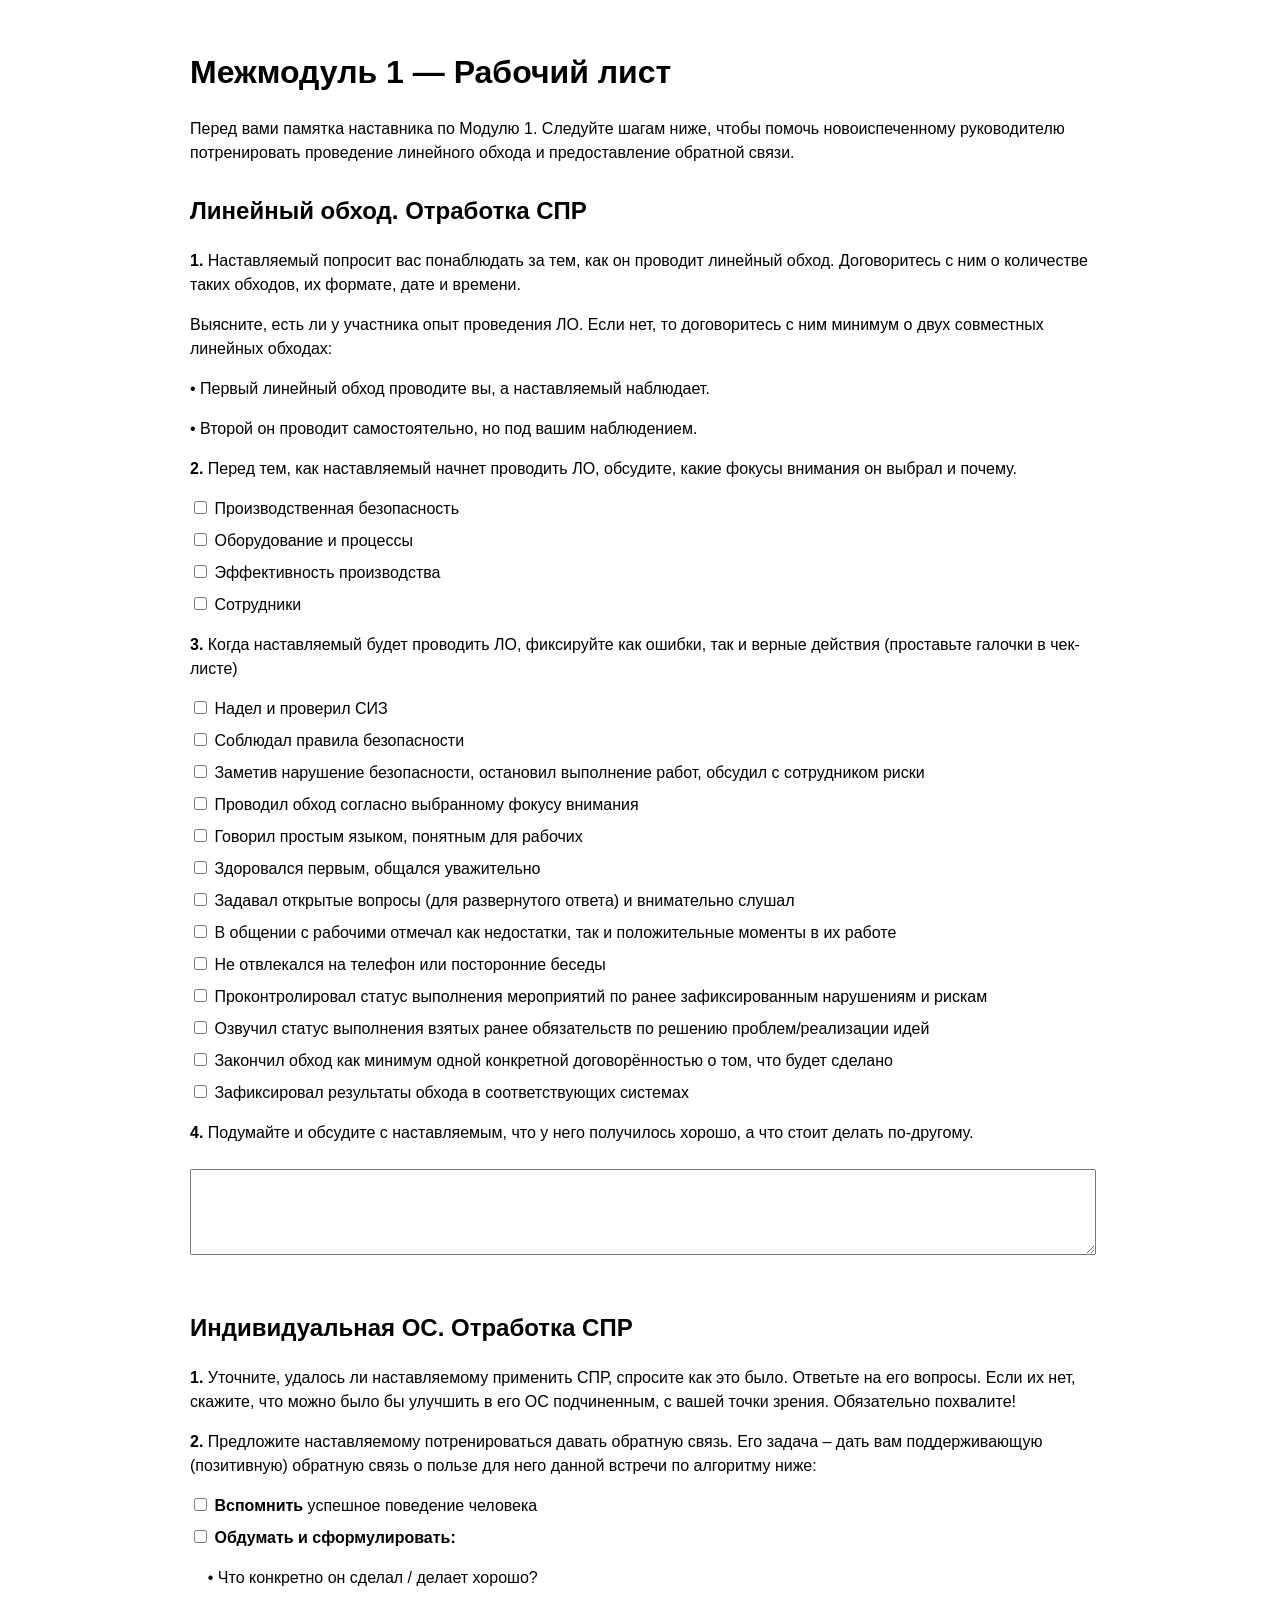
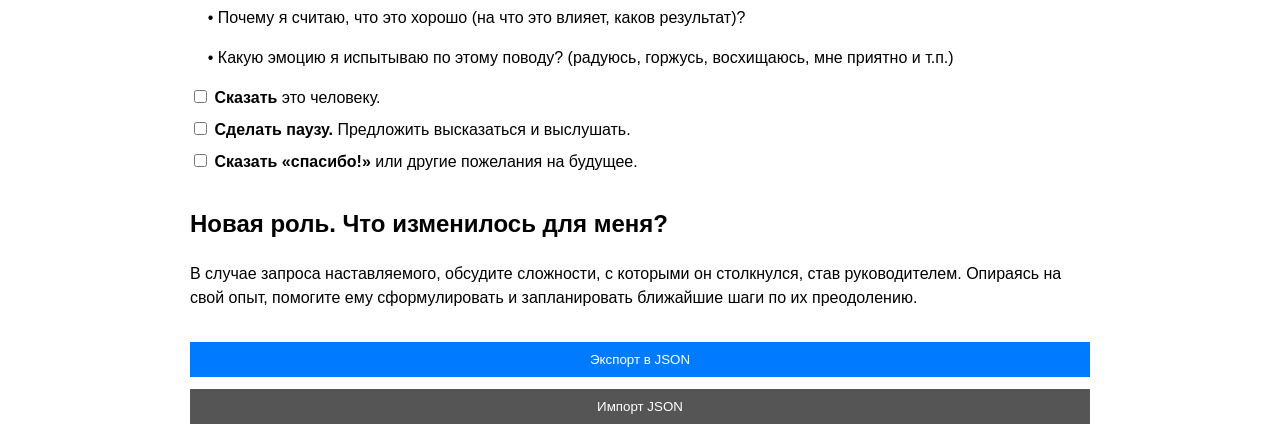
==== mentor.html @ 98afce7a "Добавлены HTML и CSS файлы для страниц участника и наставника, реализованы функции экспорта и импорт" ====
<!DOCTYPE html>
<html lang="ru">
<head>
<meta charset="UTF-8">
<meta name="viewport" content="width=device-width, initial-scale=1">
<title>Межмодуль 1 — Рабочий лист</title>
<link rel="stylesheet" href="css/styles.css">
</head>
<body>

<h1>Межмодуль 1 — Рабочий лист</h1>

<div class="section">

<p> Перед вами памятка наставника по Модулю 1.
Следуйте шагам ниже, чтобы помочь новоиспеченному руководителю потренировать проведение линейного обхода и предоставление обратной связи.</p>
  
<h2>Линейный обход. Отработка СПР</h2>

<p><b>1.</b> Наставляемый попросит вас понаблюдать за тем, как он проводит линейный обход. Договоритесь с ним о количестве таких обходов, их формате, дате и времени.</p>

<div class="warning">
<p> Выясните, есть ли у участника опыт проведения ЛО.
Если нет, то договоритесь с ним минимум о двух совместных линейных обходах:</p>
<p>• Первый линейный обход проводите вы, а наставляемый наблюдает.</p> 
<p>• Второй он проводит самостоятельно, но под вашим наблюдением.</p> 
</p>

</div>

<p><b>2.</b> Перед тем, как наставляемый начнет проводить ЛО, обсудите, какие фокусы внимания он выбрал и почему.</p>

<label><input type="checkbox" id="focus_safety"> Производственная безопасность</label>
<label><input type="checkbox" id="focus_equipment"> Оборудование и процессы</label>
<label><input type="checkbox" id="focus_efficiency"> Эффективность производства</label>
<label><input type="checkbox" id="focus_people"> Сотрудники</label>

<p><b>3.</b> Когда наставляемый будет проводить ЛО, фиксируйте как ошибки, так и верные действия (проставьте галочки в чек-листе)</p>

<label><input type="checkbox" id="lo1"> Надел и проверил СИЗ</label>
<label><input type="checkbox" id="lo2"> Соблюдал правила безопасности</label>
<label><input type="checkbox" id="lo3"> Заметив нарушение безопасности, остановил выполнение работ, обсудил с сотрудником риски</label>
<label><input type="checkbox" id="lo4"> Проводил обход согласно выбранному фокусу внимания</label>
<label><input type="checkbox" id="lo5"> Говорил простым языком, понятным для рабочих</label>
<label><input type="checkbox" id="lo6"> Здоровался первым, общался уважительно</label>
<label><input type="checkbox" id="lo7"> Задавал открытые вопросы (для развернутого ответа) и внимательно слушал</label>
<label><input type="checkbox" id="lo8"> В общении с рабочими отмечал как недостатки, так и положительные моменты в их работе</label>
<label><input type="checkbox" id="lo9"> Не отвлекался на телефон или посторонние беседы</label>
<label><input type="checkbox" id="lo10"> Проконтролировал статус выполнения мероприятий по ранее зафиксированным нарушениям и рискам</label>
<label><input type="checkbox" id="lo11"> Озвучил статус выполнения взятых ранее обязательств по решению проблем/реализации идей</label>
<label><input type="checkbox" id="lo12"> Закончил обход как минимум одной конкретной договорённостью о том, что будет сделано</label>
<label><input type="checkbox" id="lo13"> Зафиксировал результаты обхода в соответствующих системах</label>

<p><b>4.</b> Подумайте и обсудите с наставляемым, что у него получилось хорошо, а что стоит делать по-другому.</p>
<textarea id="lo_reflection"></textarea>
</div>

<div class="section">
<h2>Индивидуальная ОС. Отработка СПР</h2>

<p><b>1.</b> Уточните, удалось ли наставляемому применить СПР, спросите как это было. Ответьте на его вопросы. Если их нет, скажите, что можно было бы улучшить в его ОС подчиненным, с вашей точки зрения. Обязательно похвалите!</p>

<p><b>2.</b> Предложите наставляемому потренироваться давать обратную связь. Его задача – дать вам поддерживающую (позитивную) обратную связь о пользе для него данной встречи по алгоритму ниже:</p>

<label><input type="checkbox" id="pos1">
<b>Вспомнить</b> успешное поведение человека
</label>

<label><input type="checkbox" id="pos2">
<b>Обдумать и сформулировать:</b>
<p>&nbsp;&nbsp;&nbsp;&nbsp;• Что конкретно он сделал / делает хорошо?</p>
<p>&nbsp;&nbsp;&nbsp;&nbsp;• Почему я считаю, что это хорошо  (на что это влияет, каков результат)?</p>
<p>&nbsp;&nbsp;&nbsp;&nbsp;• Какую эмоцию я испытываю по этому поводу? (радуюсь, горжусь, восхищаюсь, мне приятно и т.п.)</p>
</label>

<label><input type="checkbox" id="pos3"> 
<b>Сказать</b> это человеку.
</label>

<label><input type="checkbox" id="pos4"> 
<b>Сделать паузу.</b> Предложить высказаться и выслушать.
</label>

<label><input type="checkbox" id="pos5"> 
<b>Сказать «спасибо!»</b> или другие пожелания на будущее.
</label>

</div>

<div class="section">
<h2>Новая роль. Что изменилось для меня?</h2>

<p> В случае запроса наставляемого, обсудите сложности, с которыми он столкнулся, став руководителем. Опираясь на свой опыт, помогите ему сформулировать и запланировать ближайшие шаги по их преодолению.
</p>

</div>

<script src="js/storage.js"></script>
<script src="js/export.js"></script>

<script>
initAutoSave("mezmodule_mentor_v1");
</script>

<div class="actions">
<button onclick="exportJSON('mezmodule_mentor_v1','mentor_data')">
Экспорт в JSON
</button>

<button class="secondary" onclick="importJSON('mezmodule_mentor_v1')">
Импорт JSON
</button>

</div>


</body>
</html>
---- css/styles.css ----
body {
  font-family: Arial, sans-serif;
  padding: 20px;
  line-height: 1.5;
  max-width: 900px;
  margin: auto;
}

h1, h2 {
  margin-top: 28px;
}

textarea {
  width: 100%;
  min-height: 80px;
  margin: 8px 0 16px 0;
}

input[type="datetime-local"] {
  width: 100%;
  padding: 6px;
  margin: 8px 0 16px 0;
}

label {
  display: block;
  margin-bottom: 8px;
}

.section {
  margin-bottom: 32px;
}

button, .btn {
  padding: 10px;body {
  font-family: Arial, sans-serif;
  padding: 20px;
  line-height: 1.5;
  max-width: 900px;
  margin: auto;
  background: #f8f9fa;
}

h1, h2 {
  margin-top: 28px;
}

textarea {
  width: 100%;
  min-height: 80px;
  margin: 8px 0 16px 0;
  padding: 8px;
  box-sizing: border-box;
}

input[type="datetime-local"] {
  width: 100%;
  padding: 8px;
  margin: 8px 0 16px 0;
  box-sizing: border-box;
}

label {
  display: block;
  margin-bottom: 8px;
  cursor: pointer;
}

.section {
  margin-bottom: 32px;
  padding: 16px;
  background: white;
  border-radius: 6px;
  box-shadow: 0 2px 6px rgba(0,0,0,0.05);
}

.note {
  font-size: 14px;
  color: #555;
}

.warning {
  background-color: #ffcc80;
  padding: 15px;
  border-radius: 6px;
  color: black;
  margin: 12px 0;
}

button, .btn {
  padding: 10px;
  width: 100%;
  margin-top: 12px;
  display: block;
  text-align: center;
  background: #007bff;
  color: white;
  text-decoration: none;
  border: none;
  cursor: pointer;
  border-radius: 4px;
}

button.secondary {
  background: #555;
}

.actions {
  margin-top: 24px;
}

  width: 100%;
  margin-top: 12px;
  display: block;
  text-align: center;
  background: #007bff;
  color: white;
  text-decoration: none;
  border: none;
  cursor: pointer;
}

button.secondary {
  background: #555;
}
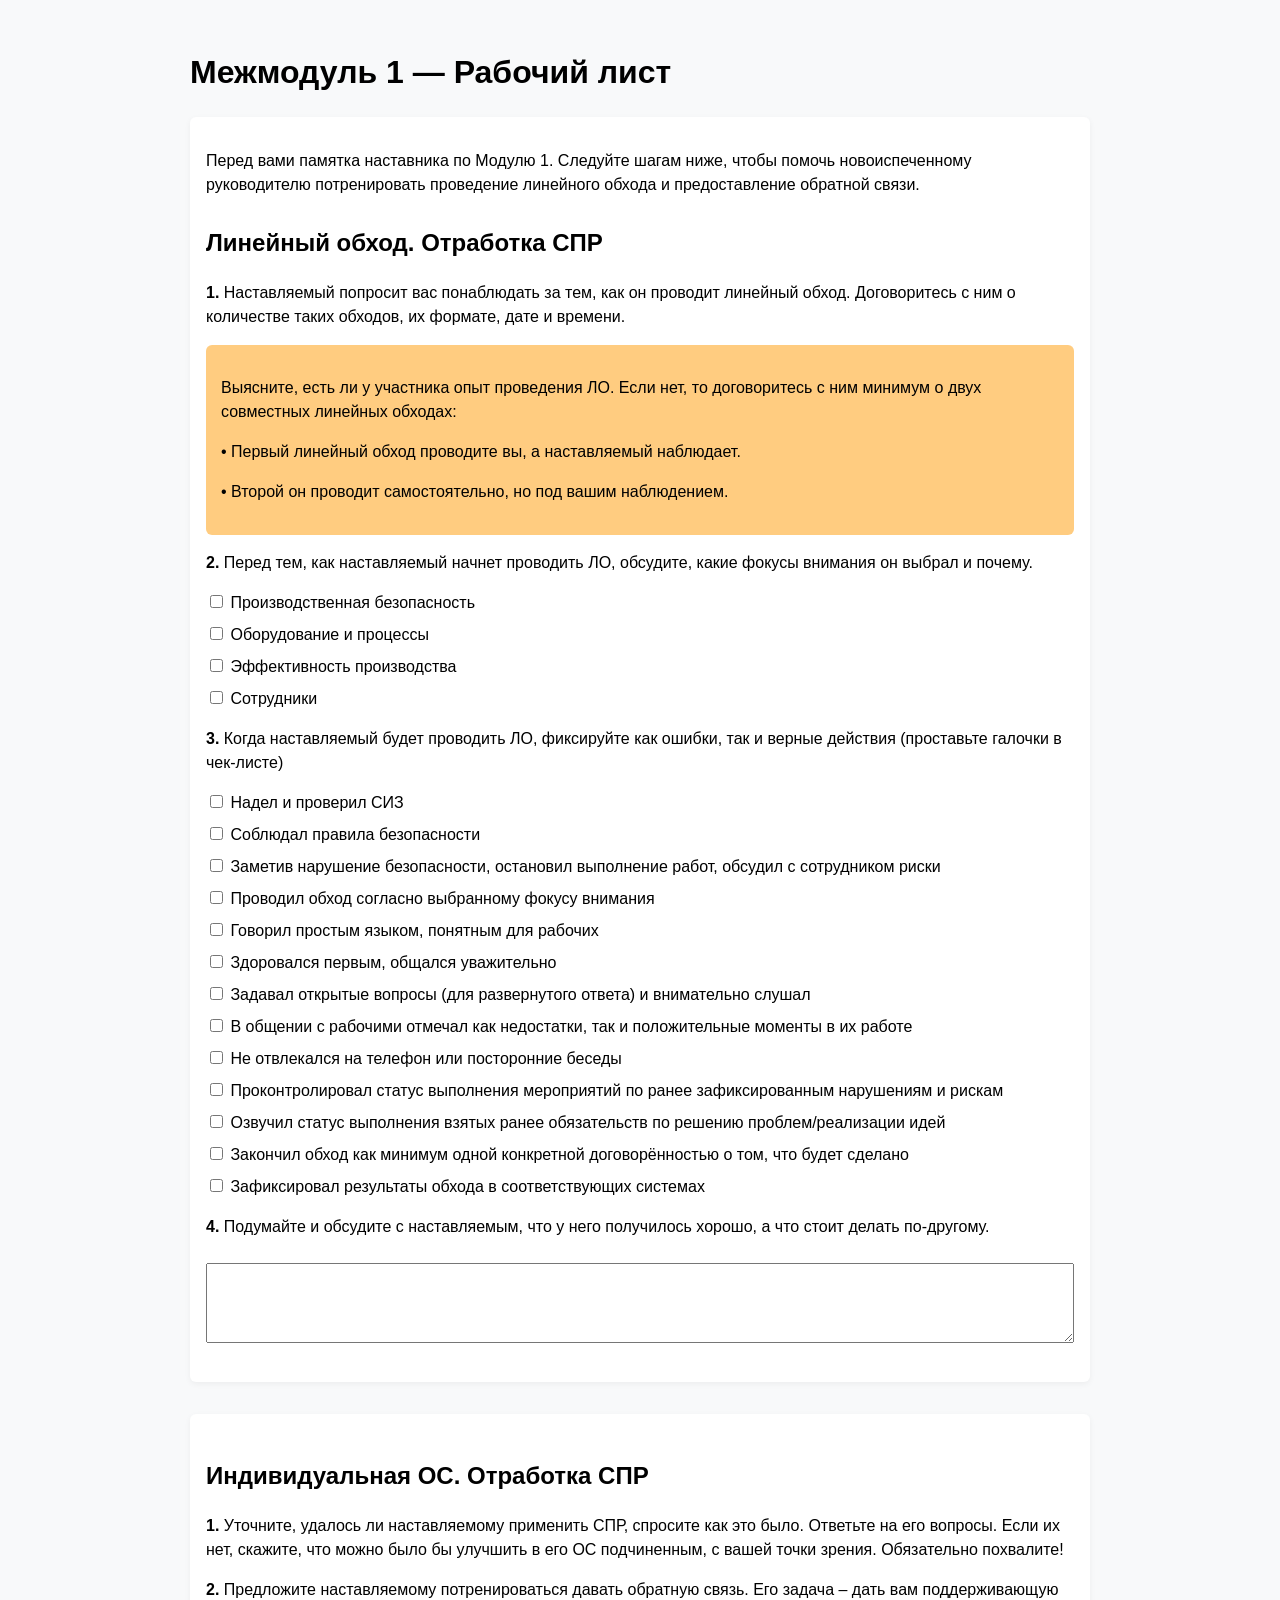
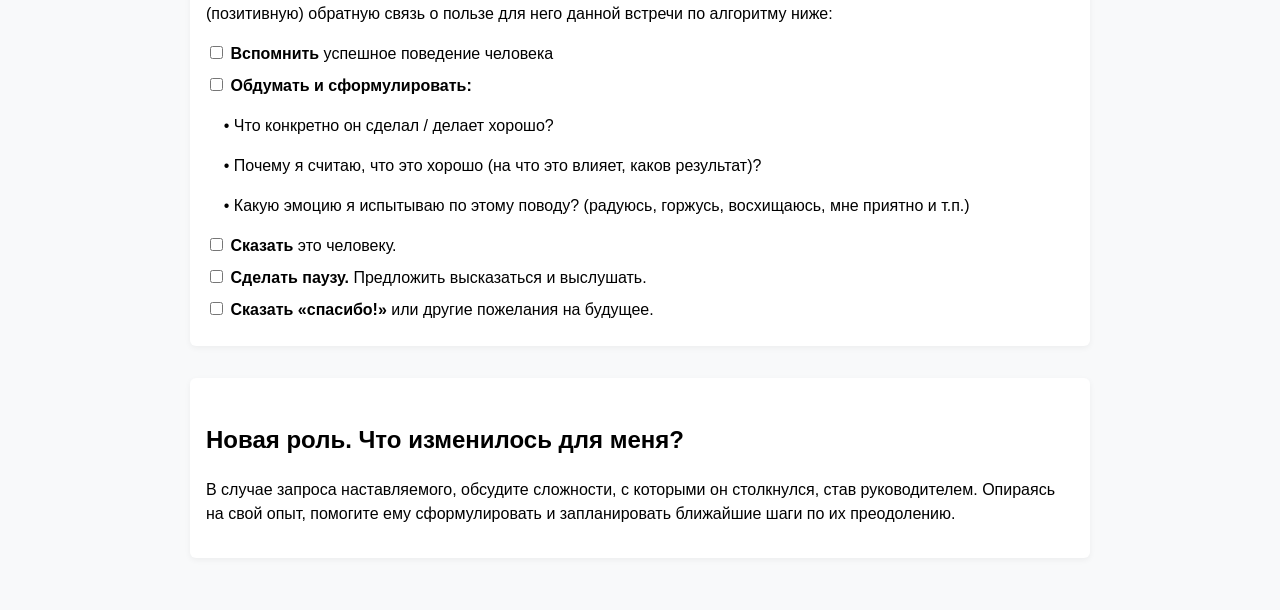
==== commit 9b5c4f82: "Удалены кнопки экспорта и импорта данных в формате JSON из страниц наставника и участника." ====
--- a/mentor.html
+++ b/mentor.html
@@ -102,17 +102,5 @@
 initAutoSave("mezmodule_mentor_v1");
 </script>
 
-<div class="actions">
-<button onclick="exportJSON('mezmodule_mentor_v1','mentor_data')">
-Экспорт в JSON
-</button>
-
-<button class="secondary" onclick="importJSON('mezmodule_mentor_v1')">
-Импорт JSON
-</button>
-
-</div>
-
-
 </body>
 </html>
--- a/css/styles.css
+++ b/css/styles.css
@@ -1,38 +1,5 @@
+/* Основные стили страницы */
 body {
-  font-family: Arial, sans-serif;
-  padding: 20px;
-  line-height: 1.5;
-  max-width: 900px;
-  margin: auto;
-}
-
-h1, h2 {
-  margin-top: 28px;
-}
-
-textarea {
-  width: 100%;
-  min-height: 80px;
-  margin: 8px 0 16px 0;
-}
-
-input[type="datetime-local"] {
-  width: 100%;
-  padding: 6px;
-  margin: 8px 0 16px 0;
-}
-
-label {
-  display: block;
-  margin-bottom: 8px;
-}
-
-.section {
-  margin-bottom: 32px;
-}
-
-button, .btn {
-  padding: 10px;body {
   font-family: Arial, sans-serif;
   padding: 20px;
   line-height: 1.5;
@@ -66,6 +33,7 @@
   cursor: pointer;
 }
 
+/* Секции и блоки контента */
 .section {
   margin-bottom: 32px;
   padding: 16px;
@@ -87,6 +55,7 @@
   margin: 12px 0;
 }
 
+/* Кнопки */
 button, .btn {
   padding: 10px;
   width: 100%;
@@ -105,21 +74,7 @@
   background: #555;
 }
 
+/* Контейнер для действий */
 .actions {
   margin-top: 24px;
 }
-
-  width: 100%;
-  margin-top: 12px;
-  display: block;
-  text-align: center;
-  background: #007bff;
-  color: white;
-  text-decoration: none;
-  border: none;
-  cursor: pointer;
-}
-
-button.secondary {
-  background: #555;
-}
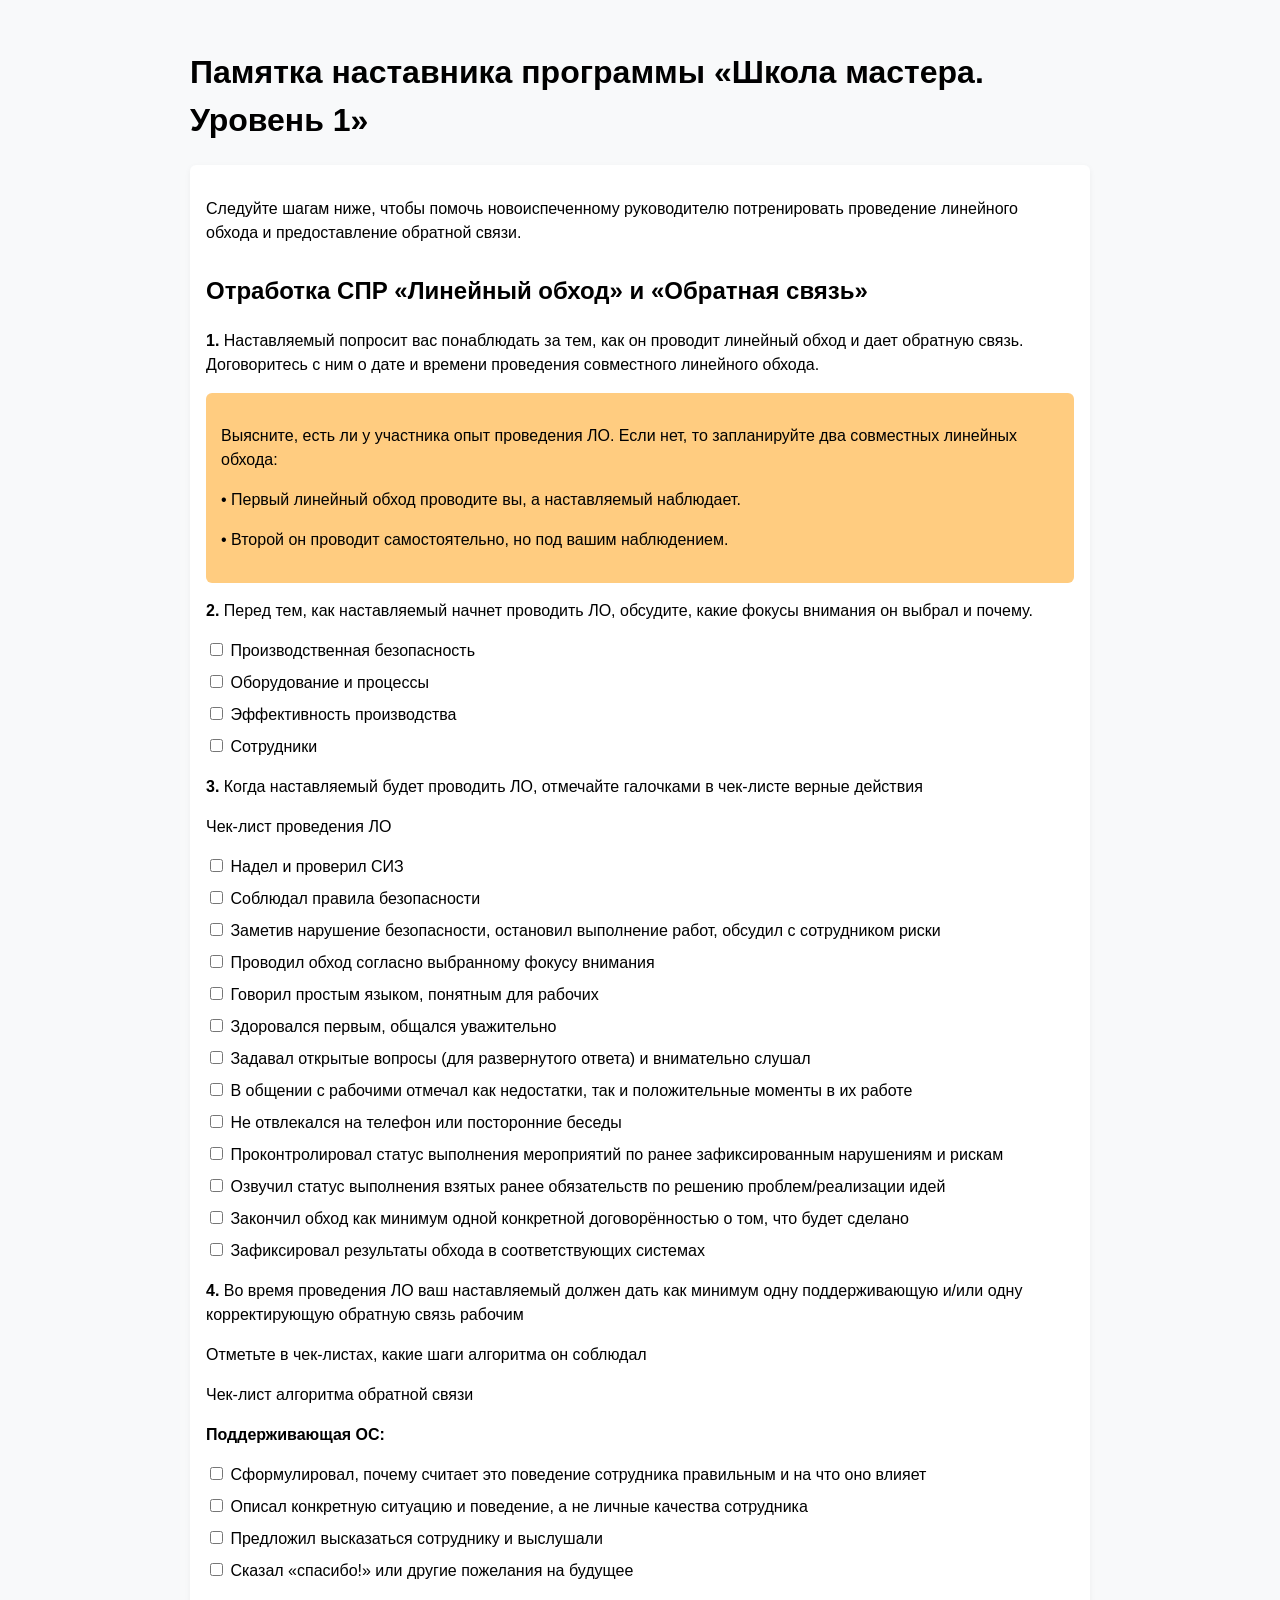
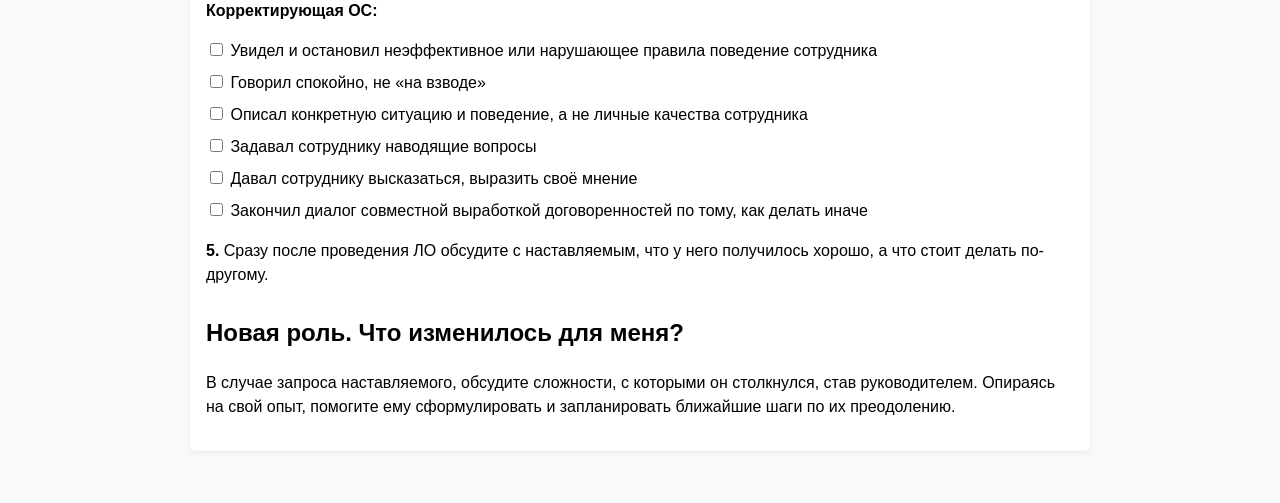
==== commit a875f3c3: "Обновлены заголовки и текст на страницах наставника и участника." ====
--- a/mentor.html
+++ b/mentor.html
@@ -3,25 +3,24 @@
 <head>
 <meta charset="UTF-8">
 <meta name="viewport" content="width=device-width, initial-scale=1">
-<title>Межмодуль 1 — Рабочий лист</title>
+<title>Памятка наставника программы «Школа мастера. Уровень 1»</title>
 <link rel="stylesheet" href="css/styles.css">
 </head>
 <body>
 
-<h1>Межмодуль 1 — Рабочий лист</h1>
+<h1>Памятка наставника программы «Школа мастера. Уровень 1»</h1>
 
 <div class="section">
 
-<p> Перед вами памятка наставника по Модулю 1.
-Следуйте шагам ниже, чтобы помочь новоиспеченному руководителю потренировать проведение линейного обхода и предоставление обратной связи.</p>
+<p> Следуйте шагам ниже, чтобы помочь новоиспеченному руководителю потренировать проведение линейного обхода и предоставление обратной связи.</p>
   
-<h2>Линейный обход. Отработка СПР</h2>
+<h2>Отработка СПР «Линейный обход» и «Обратная связь»</h2>
 
-<p><b>1.</b> Наставляемый попросит вас понаблюдать за тем, как он проводит линейный обход. Договоритесь с ним о количестве таких обходов, их формате, дате и времени.</p>
+<p><b>1.</b> Наставляемый попросит вас понаблюдать за тем, как он проводит линейный обход и дает обратную связь. Договоритесь с ним о дате и времени проведения совместного линейного обхода.</p>
 
 <div class="warning">
 <p> Выясните, есть ли у участника опыт проведения ЛО.
-Если нет, то договоритесь с ним минимум о двух совместных линейных обходах:</p>
+Если нет, то запланируйте два совместных линейных обхода:</p>
 <p>• Первый линейный обход проводите вы, а наставляемый наблюдает.</p> 
 <p>• Второй он проводит самостоятельно, но под вашим наблюдением.</p> 
 </p>
@@ -35,7 +34,9 @@
 <label><input type="checkbox" id="focus_efficiency"> Эффективность производства</label>
 <label><input type="checkbox" id="focus_people"> Сотрудники</label>
 
-<p><b>3.</b> Когда наставляемый будет проводить ЛО, фиксируйте как ошибки, так и верные действия (проставьте галочки в чек-листе)</p>
+<p><b>3.</b> Когда наставляемый будет проводить ЛО, отмечайте галочками в чек-листе верные действия</p>
+
+<p>Чек-лист проведения ЛО</p>
 
 <label><input type="checkbox" id="lo1"> Надел и проверил СИЗ</label>
 <label><input type="checkbox" id="lo2"> Соблюдал правила безопасности</label>
@@ -51,43 +52,33 @@
 <label><input type="checkbox" id="lo12"> Закончил обход как минимум одной конкретной договорённостью о том, что будет сделано</label>
 <label><input type="checkbox" id="lo13"> Зафиксировал результаты обхода в соответствующих системах</label>
 
-<p><b>4.</b> Подумайте и обсудите с наставляемым, что у него получилось хорошо, а что стоит делать по-другому.</p>
-<textarea id="lo_reflection"></textarea>
-</div>
+<p><b>4.</b> Во время проведения ЛО ваш наставляемый должен дать как минимум одну поддерживающую и/или одну корректирующую обратную связь рабочим</p>
+<p>Отметьте в чек-листах, какие шаги алгоритма он соблюдал 
+</p>
 
-<div class="section">
-<h2>Индивидуальная ОС. Отработка СПР</h2>
+<p>Чек-лист алгоритма обратной связи</p>
 
-<p><b>1.</b> Уточните, удалось ли наставляемому применить СПР, спросите как это было. Ответьте на его вопросы. Если их нет, скажите, что можно было бы улучшить в его ОС подчиненным, с вашей точки зрения. Обязательно похвалите!</p>
+<p><b>Поддерживающая ОС:</b></p>
 
-<p><b>2.</b> Предложите наставляемому потренироваться давать обратную связь. Его задача – дать вам поддерживающую (позитивную) обратную связь о пользе для него данной встречи по алгоритму ниже:</p>
+<label><input type="checkbox" id="pos1"> Сформулировал, почему считает это поведение сотрудника правильным и на что оно влияет</label>
+<label><input type="checkbox" id="pos3"> Описал конкретную ситуацию и поведение, а не личные качества сотрудника</label>
+<label><input type="checkbox" id="pos4"> Предложил высказаться сотруднику и выслушали
+</label>
+<label><input type="checkbox" id="pos5"> Сказал «спасибо!» или другие пожелания на будущее</label>
 
-<label><input type="checkbox" id="pos1">
-<b>Вспомнить</b> успешное поведение человека
+<p><b>Корректирующая ОС:</b></p>
+
+<label><input type="checkbox" id="corr1"> Увидел и остановил неэффективное или нарушающее правила поведение сотрудника</label>
+<label><input type="checkbox" id="corr3"> Говорил спокойно, не «на взводе»
 </label>
+<label><input type="checkbox" id="corr4"> Описал конкретную ситуацию и поведение, а не личные качества сотрудника</label>
+<label><input type="checkbox" id="corr5"> Задавал сотруднику наводящие вопросы</label>
+<label><input type="checkbox" id="corr6"> Давал сотруднику высказаться, выразить своё мнение</label>
+<label><input type="checkbox" id="corr7"> Закончил диалог совместной выработкой договоренностей по тому, как делать иначе</label>
 
-<label><input type="checkbox" id="pos2">
-<b>Обдумать и сформулировать:</b>
-<p>&nbsp;&nbsp;&nbsp;&nbsp;• Что конкретно он сделал / делает хорошо?</p>
-<p>&nbsp;&nbsp;&nbsp;&nbsp;• Почему я считаю, что это хорошо  (на что это влияет, каков результат)?</p>
-<p>&nbsp;&nbsp;&nbsp;&nbsp;• Какую эмоцию я испытываю по этому поводу? (радуюсь, горжусь, восхищаюсь, мне приятно и т.п.)</p>
-</label>
+<p><b>5.</b> Сразу после проведения ЛО обсудите с наставляемым, что у него получилось хорошо, а что стоит делать по-другому.
+</p>
 
-<label><input type="checkbox" id="pos3"> 
-<b>Сказать</b> это человеку.
-</label>
-
-<label><input type="checkbox" id="pos4"> 
-<b>Сделать паузу.</b> Предложить высказаться и выслушать.
-</label>
-
-<label><input type="checkbox" id="pos5"> 
-<b>Сказать «спасибо!»</b> или другие пожелания на будущее.
-</label>
-
-</div>
-
-<div class="section">
 <h2>Новая роль. Что изменилось для меня?</h2>
 
 <p> В случае запроса наставляемого, обсудите сложности, с которыми он столкнулся, став руководителем. Опираясь на свой опыт, помогите ему сформулировать и запланировать ближайшие шаги по их преодолению.
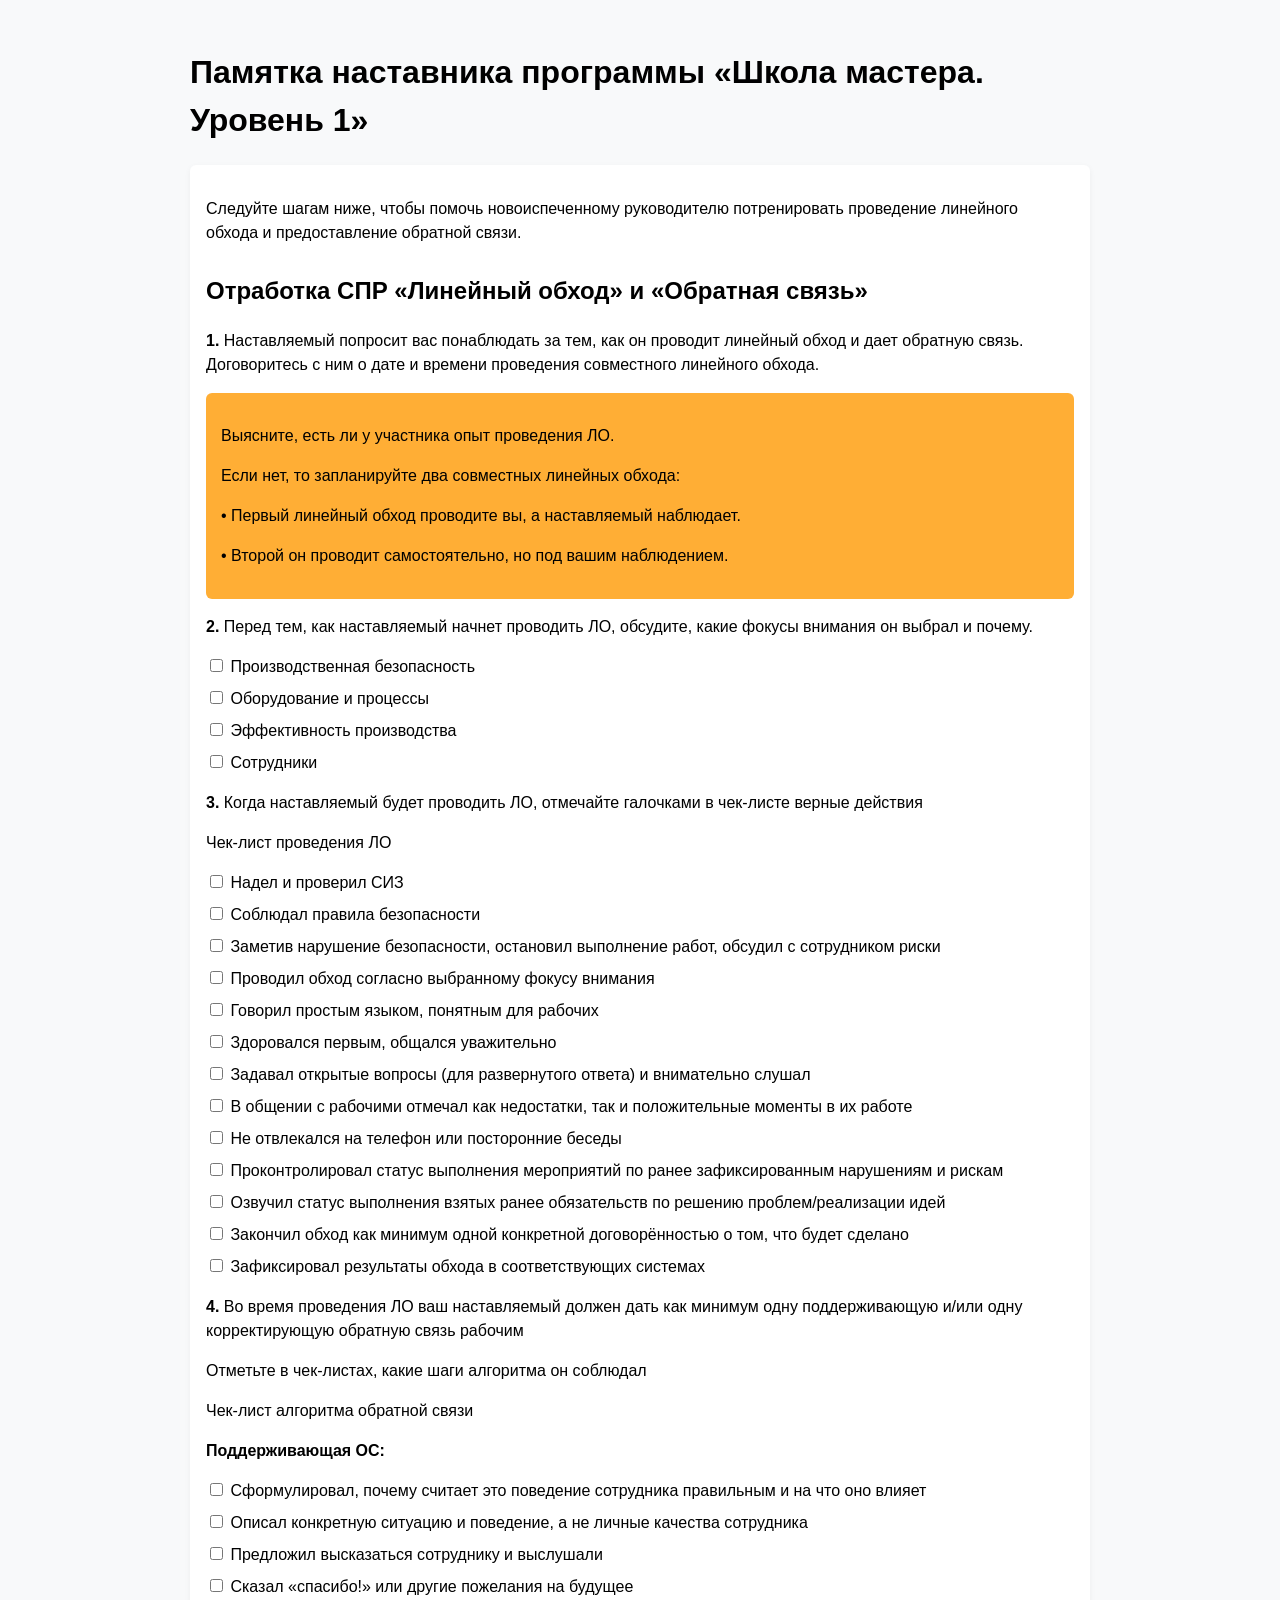
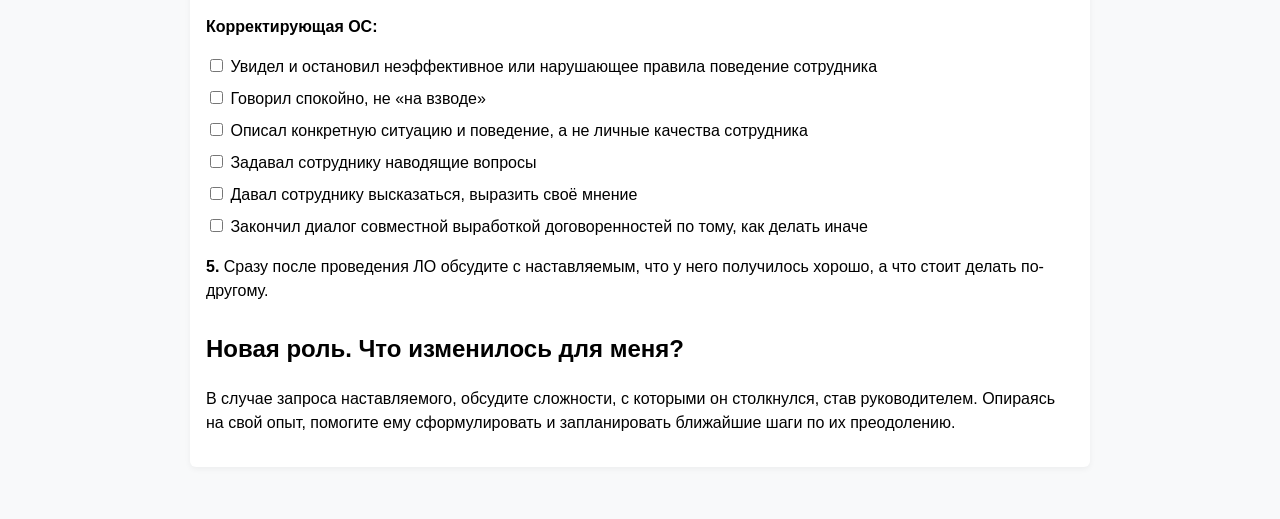
==== commit f41d2d3c: "Исправлены стили предупреждений и улучшена структура текста на странице наставника." ====
--- a/mentor.html
+++ b/mentor.html
@@ -19,8 +19,8 @@
 <p><b>1.</b> Наставляемый попросит вас понаблюдать за тем, как он проводит линейный обход и дает обратную связь. Договоритесь с ним о дате и времени проведения совместного линейного обхода.</p>
 
 <div class="warning">
-<p> Выясните, есть ли у участника опыт проведения ЛО.
-Если нет, то запланируйте два совместных линейных обхода:</p>
+<p> Выясните, есть ли у участника опыт проведения ЛО.</p>
+<p> Если нет, то запланируйте два совместных линейных обхода:</p>
 <p>• Первый линейный обход проводите вы, а наставляемый наблюдает.</p> 
 <p>• Второй он проводит самостоятельно, но под вашим наблюдением.</p> 
 </p>
--- a/css/styles.css
+++ b/css/styles.css
@@ -48,7 +48,7 @@
 }
 
 .warning {
-  background-color: #ffcc80;
+  background-color: #ffae35;
   padding: 15px;
   border-radius: 6px;
   color: black;
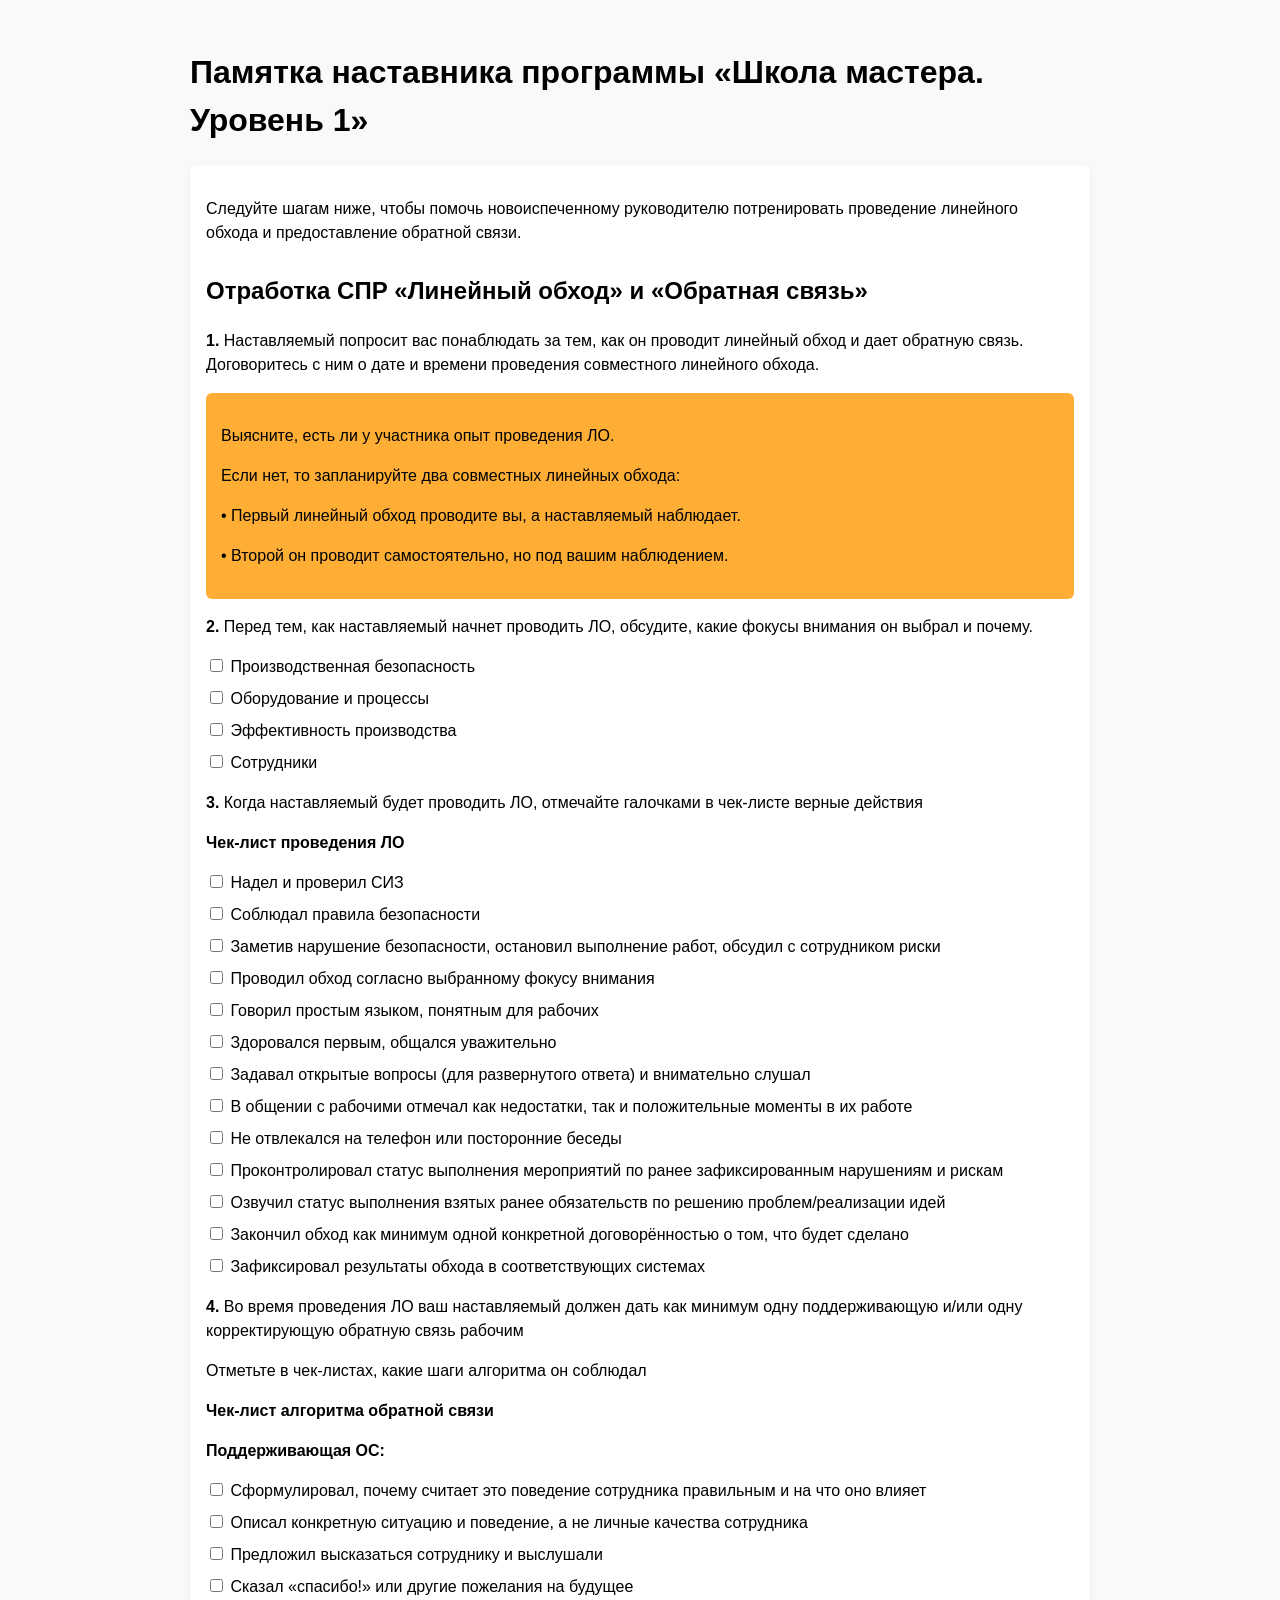
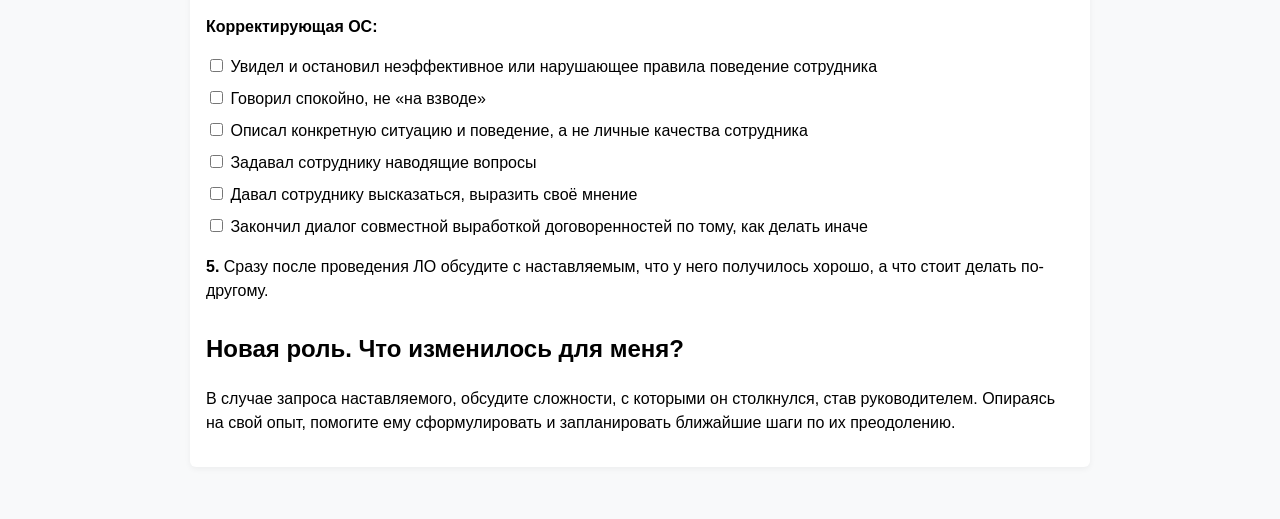
==== commit 68ec537e: "Улучшены заголовки чек-листов в страницах наставника и участника" ====
--- a/mentor.html
+++ b/mentor.html
@@ -36,7 +36,7 @@
 
 <p><b>3.</b> Когда наставляемый будет проводить ЛО, отмечайте галочками в чек-листе верные действия</p>
 
-<p>Чек-лист проведения ЛО</p>
+<p><b>Чек-лист проведения ЛО</b></p>
 
 <label><input type="checkbox" id="lo1"> Надел и проверил СИЗ</label>
 <label><input type="checkbox" id="lo2"> Соблюдал правила безопасности</label>
@@ -56,7 +56,7 @@
 <p>Отметьте в чек-листах, какие шаги алгоритма он соблюдал 
 </p>
 
-<p>Чек-лист алгоритма обратной связи</p>
+<p><b>Чек-лист алгоритма обратной связи</b></p>
 
 <p><b>Поддерживающая ОС:</b></p>
 
